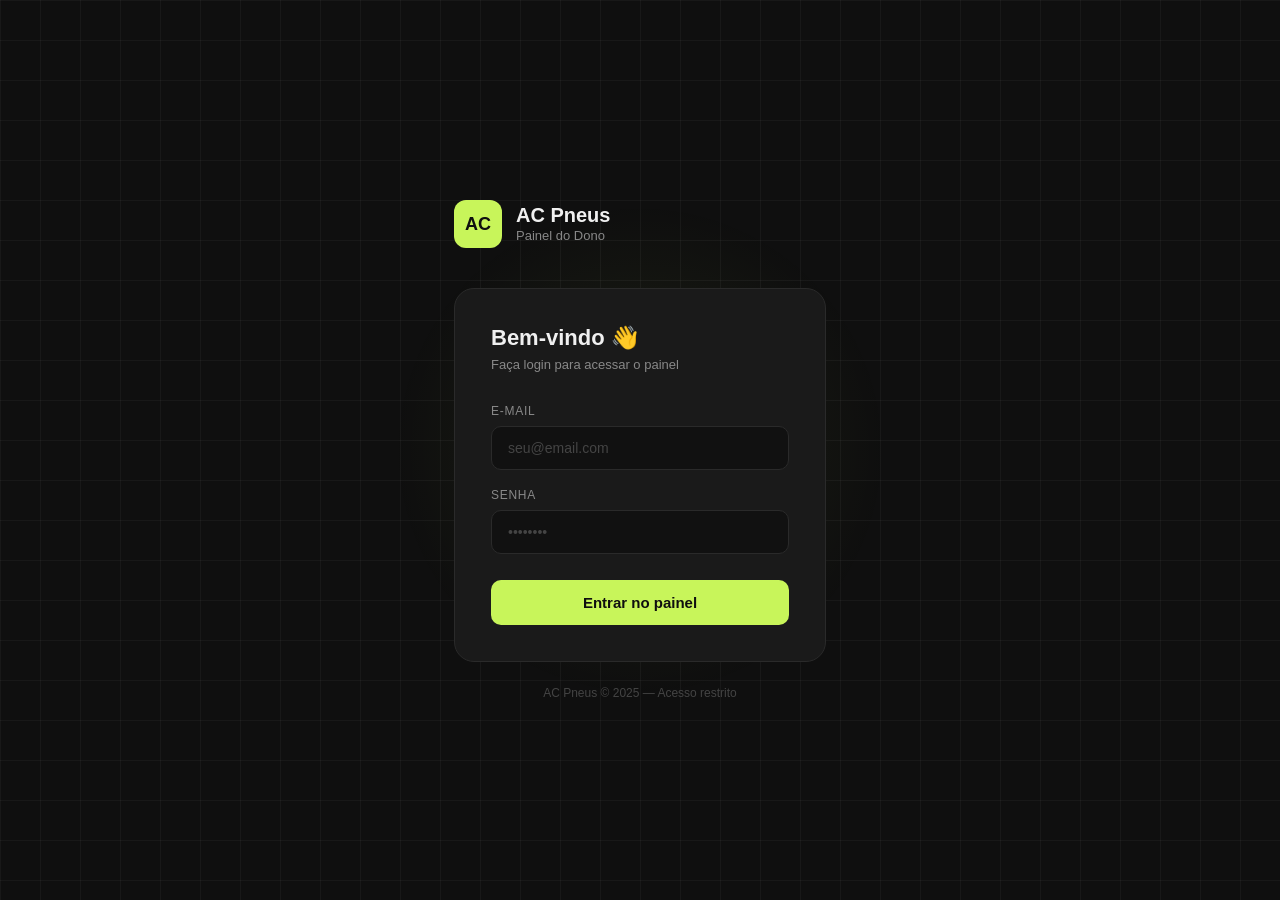
==== pages/login.html @ ed39f986 "criando e realizando verificação de login com login.js e estilizando a pagina de login" ====
<head>
<link rel="stylesheet" href="../style.css">
</head>
<body>
<div class="login-page">
  <div class="login-wrap">
    <div class="login-brand">
      <div class="login-brand-box">AC</div>
      <div>
        <div class="login-brand-name">AC Pneus</div>
        <div class="login-brand-sub">Painel do Dono</div>
      </div>
    </div>
    <div class="login-card">
      <div class="login-card-title">Bem-vindo 👋</div>
      <div class="login-card-sub">Faça login para acessar o painel</div>
      <label class="login-label">E-mail</label>
      <input id="email" class="login-input" type="email" placeholder="seu@email.com" autocomplete="email">
      <label class="login-label">Senha</label>
      <input id="senha" class="login-input" type="password" placeholder="••••••••" autocomplete="current-password">
      <button class="btn-login" id="btn-login" onclick="fazerLogin()">Entrar no painel</button>
      <div class="login-error" id="erro"></div>
    </div>
    <div class="login-footer">AC Pneus © 2025 — Acesso restrito</div>
  </div>
</div>

<script src="login.js"></script>

</body>
---- style.css ----
/* ==========================================
   VARIÁVEIS
========================================== */
:root {
  --green:       #1D9E75;
  --green-light: #EAF3DE;
  --green-dark:  #0F6E56;
  --amber:       #BA7517;
  --amber-light: #FAEEDA;
  --blue:        #378ADD;
  --blue-light:  #E6F1FB;
  --coral:       #D85A30;
  --coral-light: #FAECE7;
  --red:         #E24B4A;
  --bg:          #F5F4F0;
  --surface:     #FFFFFF;
  --border:      rgba(0,0,0,0.09);
  --border-md:   rgba(0,0,0,0.14);
  --text:        #1a1a18;
  --text-muted:  #6b6b67;
  --text-hint:   #9a9a96;
  --radius:      12px;
  --radius-sm:   8px;
  --sidebar-w:   240px;
}

/* ==========================================
   RESET E BASE
========================================== */
* {
  box-sizing: border-box;
  margin: 0;
  padding: 0;
}

body {
  font-family: 'Inter', sans-serif;
  background: var(--bg);
  color: var(--text);
  min-height: 100vh;
}

/* ==========================================
   LAYOUT PRINCIPAL
========================================== */
.app {
  display: flex;
  min-height: 100vh;
}

/* ==========================================
   SIDEBAR
========================================== */
.sidebar {
  width: var(--sidebar-w);
  background: var(--surface);
  border-right: 0.5px solid var(--border);
  display: flex;
  flex-direction: column;
  position: fixed;
  top: 0;
  left: 0;
  height: 100vh;
  z-index: 10;
}

.sidebar-logo {
  display: flex;
  align-items: center;
  gap: 12px;
  padding: 24px 20px;
  border-bottom: 0.5px solid var(--border);
}

.logo-box {
  width: 38px;
  height: 38px;
  background: var(--text);
  border-radius: 10px;
  display: flex;
  align-items: center;
  justify-content: center;
  font-family: 'Syne', sans-serif;
  font-weight: 700;
  font-size: 14px;
  color: white;
  flex-shrink: 0;
}

.logo-title {
  font-family: 'Syne', sans-serif;
  font-weight: 700;
  font-size: 15px;
}

.logo-sub {
  font-size: 11px;
  color: var(--text-muted);
  margin-top: 1px;
}

/* ==========================================
   NAV DA SIDEBAR
========================================== */
.sidebar-nav {
  flex: 1;
  padding: 16px 12px;
  display: flex;
  flex-direction: column;
  gap: 4px;
}

.nav-btn {
  width: 100%;
  display: flex;
  align-items: center;
  gap: 10px;
  padding: 10px 12px;
  border: none;
  background: none;
  border-radius: var(--radius-sm);
  font-size: 14px;
  font-family: 'Inter', sans-serif;
  color: var(--text-muted);
  cursor: pointer;
  transition: all 0.15s;
  text-align: left;
}

.nav-btn svg {
  width: 18px;
  height: 18px;
  stroke: currentColor;
  fill: none;
  stroke-width: 1.8;
  stroke-linecap: round;
  stroke-linejoin: round;
  flex-shrink: 0;
}

.nav-btn:hover {
  background: var(--bg);
  color: var(--text);
}

.nav-btn.active {
  background: var(--green-light);
  color: var(--green-dark);
  font-weight: 500;
}

/* ==========================================
   FOOTER DA SIDEBAR
========================================== */
.sidebar-footer {
  padding: 16px 20px;
  border-top: 0.5px solid var(--border);
  display: flex;
  flex-direction: column;
  gap: 8px;
}

.status-badge {
  display: flex;
  align-items: center;
  gap: 6px;
  font-size: 12px;
  color: var(--text-muted);
}

.status-dot {
  width: 7px;
  height: 7px;
  border-radius: 50%;
  background: #ccc;
  transition: background 0.3s;
}

.status-dot.online { background: var(--green); }

.sidebar-date {
  font-size: 11px;
  color: var(--text-hint);
}

/* ==========================================
   ÁREA PRINCIPAL
========================================== */
.main {
  margin-left: var(--sidebar-w);
  flex: 1;
  display: flex;
  flex-direction: column;
  min-height: 100vh;
}

.main-header {
  background: var(--surface);
  border-bottom: 0.5px solid var(--border);
  padding: 20px 32px;
  display: flex;
  align-items: center;
  justify-content: space-between;
  position: sticky;
  top: 0;
  z-index: 9;
}

.main-title {
  font-family: 'Syne', sans-serif;
  font-weight: 700;
  font-size: 22px;
}

.main-sub {
  font-size: 13px;
  color: var(--text-muted);
  margin-top: 2px;
}

.main-content {
  padding: 28px 32px;
  flex: 1;
}
/* ==========================================
   SECTION TITLE
========================================== */
.section-title {
  font-size: 11px;
  font-weight: 500;
  text-transform: uppercase;
  letter-spacing: 0.8px;
  color: var(--text-hint);
  margin: 28px 0 12px;
}

.section-title:first-child { margin-top: 0; }

/* ==========================================
   GRID DE CARDS
========================================== */
.cards-grid {
  display: grid;
  grid-template-columns: repeat(4, 1fr);
  gap: 16px;
  margin-bottom: 8px;
}

.metric-card {
  background: var(--surface);
  border-radius: var(--radius);
  border: 0.5px solid var(--border);
  padding: 20px;
  transition: border-color 0.2s;
}

.metric-card:hover { border-color: var(--border-md); }

.metric-icon {
  width: 36px;
  height: 36px;
  border-radius: 8px;
  display: flex;
  align-items: center;
  justify-content: center;
  margin-bottom: 14px;
}

.metric-icon svg {
  width: 18px;
  height: 18px;
  stroke: currentColor;
  fill: none;
  stroke-width: 2;
  stroke-linecap: round;
  stroke-linejoin: round;
}

.metric-icon.green { background: var(--green-light); color: var(--green-dark); }
.metric-icon.blue  { background: var(--blue-light);  color: var(--blue); }
.metric-icon.amber { background: var(--amber-light); color: var(--amber); }
.metric-icon.coral { background: var(--coral-light); color: var(--coral); }

.metric-label {
  font-size: 12px;
  color: var(--text-muted);
  margin-bottom: 4px;
}

.metric-value {
  font-family: 'Syne', sans-serif;
  font-size: 28px;
  font-weight: 700;
  line-height: 1;
}

.metric-value.sm { font-size: 20px; }

.metric-sub {
  font-size: 11px;
  color: var(--text-hint);
  margin-top: 4px;
}

/* ==========================================
   GRID DE DOIS PAINÉIS
========================================== */
.panels-grid {
  display: grid;
  grid-template-columns: 1fr 1fr;
  gap: 16px;
  margin-top: 16px;
}

/* ==========================================
   CARD GENÉRICO
========================================== */
.card {
  background: var(--surface);
  border-radius: var(--radius);
  border: 0.5px solid var(--border);
  padding: 20px;
}

.card-header {
  display: flex;
  align-items: center;
  gap: 8px;
  margin-bottom: 16px;
  padding-bottom: 14px;
  border-bottom: 0.5px solid var(--border);
}

.card-header svg {
  width: 16px;
  height: 16px;
  stroke: var(--green);
  fill: none;
  stroke-width: 2;
  stroke-linecap: round;
  stroke-linejoin: round;
}

.card-title {
  font-family: 'Syne', sans-serif;
  font-weight: 700;
  font-size: 14px;
}

/* ==========================================
   BARRAS DE SERVIÇOS
========================================== */
.bar-row {
  margin-bottom: 14px;
}

.bar-row:last-child { margin-bottom: 0; }

.bar-label {
  display: flex;
  justify-content: space-between;
  font-size: 13px;
  margin-bottom: 6px;
}

.bar-label span:last-child {
  color: var(--text-muted);
  font-size: 12px;
}

.bar-track {
  height: 8px;
  background: var(--bg);
  border-radius: 4px;
  overflow: hidden;
}

.bar-fill {
  height: 100%;
  border-radius: 4px;
  background: var(--green);
  transition: width 0.8s cubic-bezier(0.4, 0, 0.2, 1);
}

/* ==========================================
   GRÁFICO DE HORÁRIOS
========================================== */
.hour-grid {
  display: grid;
  grid-template-columns: repeat(6, 1fr);
  gap: 8px;
  align-items: flex-end;
}

.hour-cell { text-align: center; }

.hour-bar-wrap {
  height: 80px;
  display: flex;
  align-items: flex-end;
  justify-content: center;
  margin-bottom: 6px;
}

.hour-bar {
  width: 28px;
  border-radius: 4px 4px 0 0;
  background: var(--green-light);
  transition: height 0.8s cubic-bezier(0.4, 0, 0.2, 1);
  min-height: 4px;
}

.hour-bar.peak { background: var(--coral); }

.hour-label {
  font-size: 11px;
  color: var(--text-muted);
}

.hour-count {
  font-size: 10px;
  color: var(--text-hint);
  margin-top: 2px;
}

/* ==========================================
   LISTA ITEMS
========================================== */
.list-item {
  display: flex;
  align-items: center;
  justify-content: space-between;
  padding: 12px 0;
  border-bottom: 0.5px solid var(--border);
}

.list-item:last-child {
  border-bottom: none;
  padding-bottom: 0;
}

.list-item-left {
  display: flex;
  align-items: center;
  gap: 12px;
}

.rank {
  width: 26px;
  height: 26px;
  border-radius: 50%;
  background: var(--bg);
  font-size: 11px;
  font-weight: 500;
  display: flex;
  align-items: center;
  justify-content: center;
  color: var(--text-muted);
  flex-shrink: 0;
}

.rank.gold {
  background: var(--amber-light);
  color: var(--amber);
}

.list-name {
  font-size: 14px;
  font-weight: 500;
}

.list-sub {
  font-size: 12px;
  color: var(--text-muted);
  margin-top: 2px;
}

.list-val {
  font-size: 14px;
  font-weight: 500;
  text-align: right;
}

.list-val-sub {
  font-size: 11px;
  color: var(--text-muted);
  margin-top: 2px;
  text-align: right;
}

/* ==========================================
   TAGS
========================================== */
.tag {
  display: inline-flex;
  align-items: center;
  padding: 2px 8px;
  border-radius: 4px;
  font-size: 11px;
  font-weight: 500;
}

.tag.green { background: var(--green-light); color: var(--green-dark); }
.tag.blue  { background: var(--blue-light);  color: var(--blue); }

/* ==========================================
   GRID INFERIOR (ranking + atendimentos)
========================================== */
.bottom-grid {
  display: grid;
  grid-template-columns: 1fr 2fr;
  gap: 16px;
  margin-top: 16px;
}

/* ==========================================
   ESTADO VAZIO
========================================== */
.empty {
  text-align: center;
  padding: 32px 16px;
  color: var(--text-hint);
  font-size: 13px;
}

.empty svg {
  width: 36px;
  height: 36px;
  stroke: var(--border-md);
  fill: none;
  stroke-width: 1.5;
  stroke-linecap: round;
  stroke-linejoin: round;
  display: block;
  margin: 0 auto 10px;
}

/* ==========================================
   FORMULÁRIO
========================================== */
.form-container {
  max-width: 600px;
}

.form-card {
  background: var(--surface);
  border-radius: var(--radius);
  border: 0.5px solid var(--border);
  padding: 28px;
}

.form-grid {
  display: grid;
  grid-template-columns: 1fr 1fr;
  gap: 16px;
}

.form-group {
  display: flex;
  flex-direction: column;
  gap: 6px;
}

.form-group.full {
  grid-column: 1 / -1;
}

.form-group label {
  font-size: 12px;
  font-weight: 500;
  color: var(--text-muted);
  text-transform: uppercase;
  letter-spacing: 0.5px;
}

.form-group input,
.form-group select {
  padding: 10px 14px;
  border-radius: var(--radius-sm);
  border: 0.5px solid var(--border-md);
  background: var(--surface);
  color: var(--text);
  font-size: 14px;
  font-family: 'Inter', sans-serif;
  outline: none;
  transition: border-color 0.2s, box-shadow 0.2s;
}

.form-group input:focus,
.form-group select:focus {
  border-color: var(--green);
  box-shadow: 0 0 0 3px rgba(29, 158, 117, 0.1);
}

.form-divider {
  border: none;
  border-top: 0.5px solid var(--border);
  margin: 24px 0;
}

.btn-primary {
  padding: 12px 28px;
  background: var(--text);
  color: white;
  border: none;
  border-radius: var(--radius-sm);
  font-size: 14px;
  font-family: 'Syne', sans-serif;
  font-weight: 700;
  cursor: pointer;
  transition: opacity 0.2s, transform 0.1s;
  letter-spacing: 0.3px;
}

.btn-primary:hover   { opacity: 0.85; }
.btn-primary:active  { transform: scale(0.98); }
.btn-primary:disabled { opacity: 0.5; cursor: not-allowed; }

/* ==========================================
   TOAST
========================================== */
.toast {
  position: fixed;
  bottom: 28px;
  right: 28px;
  background: var(--text);
  color: white;
  padding: 12px 24px;
  border-radius: var(--radius);
  font-size: 13px;
  z-index: 100;
  opacity: 0;
  transform: translateY(10px);
  transition: all 0.3s;
  pointer-events: none;
}

.toast.show  { opacity: 1; transform: translateY(0); }
.toast.error { background: var(--red); }

/* ==========================================
   GERENCIAR
========================================== */
.manage-grid {
  display: grid;
  grid-template-columns: 1fr 1fr;
  gap: 16px;
  max-width: 900px;
}

.manage-row {
  display: flex;
  align-items: center;
  justify-content: space-between;
  padding: 12px 0;
  border-bottom: 0.5px solid var(--border);
}

.manage-row:last-of-type { border-bottom: none; }

.manage-name {
  font-size: 14px;
  font-weight: 500;
}

.manage-sub {
  font-size: 12px;
  color: var(--text-muted);
  margin-top: 2px;
}

.btn-danger {
  padding: 6px 12px;
  background: none;
  color: var(--red);
  border: 0.5px solid var(--red);
  border-radius: var(--radius-sm);
  font-size: 12px;
  font-family: 'Inter', sans-serif;
  cursor: pointer;
  transition: background 0.15s;
}

.btn-danger:hover {
  background: rgba(226, 75, 74, 0.06);
}

.btn-secondary {
  padding: 9px 16px;
  background: var(--bg);
  color: var(--text);
  border: 0.5px solid var(--border-md);
  border-radius: var(--radius-sm);
  font-size: 13px;
  font-family: 'Inter', sans-serif;
  cursor: pointer;
  transition: background 0.15s;
  width: 100%;
  margin-top: 14px;
}

.btn-secondary:hover { background: #eae9e4; }

.add-form {
  background: var(--bg);
  border-radius: var(--radius-sm);
  padding: 16px;
  margin-top: 14px;
  display: none;
  flex-direction: column;
  gap: 12px;
}

.add-form.open { display: flex; }

.add-form-row {
  display: flex;
  gap: 8px;
}

.add-form-row .btn-primary  { flex: 1; padding: 10px; }
.add-form-row .btn-secondary { margin-top: 0; width: auto; padding: 10px 16px; }

/* ==========================================
   LOGIN
========================================== */
.login-page {
  min-height: 100vh;
  display: flex;
  align-items: center;
  justify-content: center;
  background: #0f0f0f;
  overflow: hidden;
  position: relative;
}

.login-page::before {
  content: '';
  position: fixed;
  inset: 0;
  background-image:
    linear-gradient(rgba(255,255,255,0.04) 1px, transparent 1px),
    linear-gradient(90deg, rgba(255,255,255,0.04) 1px, transparent 1px);
  background-size: 40px 40px;
  z-index: 0;
}

.login-page::after {
  content: '';
  position: fixed;
  width: 500px;
  height: 500px;
  background: radial-gradient(circle, rgba(200,245,90,0.08) 0%, transparent 70%);
  top: 50%;
  left: 50%;
  transform: translate(-50%, -50%);
  z-index: 0;
  pointer-events: none;
}

.login-wrap {
  position: relative;
  z-index: 1;
  width: 100%;
  max-width: 420px;
  padding: 24px;
  animation: fadeUp 0.5s ease both;
}

@keyframes fadeUp {
  from { opacity: 0; transform: translateY(24px); }
  to   { opacity: 1; transform: translateY(0); }
}

.login-brand {
  display: flex;
  align-items: center;
  gap: 14px;
  margin-bottom: 40px;
}

.login-brand-box {
  width: 48px;
  height: 48px;
  background: #c8f55a;
  border-radius: 12px;
  display: flex;
  align-items: center;
  justify-content: center;
  font-family: 'Syne', sans-serif;
  font-weight: 700;
  font-size: 18px;
  color: #0f0f0f;
}

.login-brand-name { font-family: 'Syne', sans-serif; font-size: 20px; font-weight: 700; color: #f0f0f0; line-height: 1; }
.login-brand-sub  { font-size: 13px; color: #888; margin-top: 3px; }

.login-card {
  background: #1a1a1a;
  border: 1px solid #2a2a2a;
  border-radius: 20px;
  padding: 36px;
}

.login-card-title { font-family: 'Syne', sans-serif; font-size: 22px; font-weight: 700; color: #f0f0f0; margin-bottom: 6px; }
.login-card-sub   { font-size: 13px; color: #888; margin-bottom: 32px; }

.login-label {
  display: block;
  font-size: 12px;
  font-weight: 500;
  color: #888;
  text-transform: uppercase;
  letter-spacing: 0.06em;
  margin-bottom: 8px;
}

.login-input {
  width: 100%;
  background: #111;
  border: 1px solid #2a2a2a;
  border-radius: 10px;
  padding: 13px 16px;
  font-size: 14px;
  color: #f0f0f0;
  font-family: 'Inter', sans-serif;
  outline: none;
  transition: border-color 0.2s;
  margin-bottom: 18px;
}

.login-input:focus       { border-color: #c8f55a; }
.login-input::placeholder { color: #444; }

.btn-login {
  width: 100%;
  margin-top: 8px;
  padding: 14px;
  background: #c8f55a;
  color: #0f0f0f;
  border: none;
  border-radius: 10px;
  font-family: 'Syne', sans-serif;
  font-size: 15px;
  font-weight: 700;
  cursor: pointer;
  transition: background 0.2s, transform 0.1s;
}

.btn-login:hover    { background: #a8d43a; }
.btn-login:active   { transform: scale(0.98); }
.btn-login:disabled { opacity: 0.5; cursor: not-allowed; }

.login-error {
  display: none;
  margin-top: 14px;
  padding: 12px 16px;
  background: rgba(255,85,85,0.1);
  border: 1px solid rgba(255,85,85,0.3);
  border-radius: 8px;
  font-size: 13px;
  color: #ff5555;
  text-align: center;
}

.login-error.show { display: block; }

.login-footer {
  text-align: center;
  margin-top: 24px;
  font-size: 12px;
  color: #444;
}
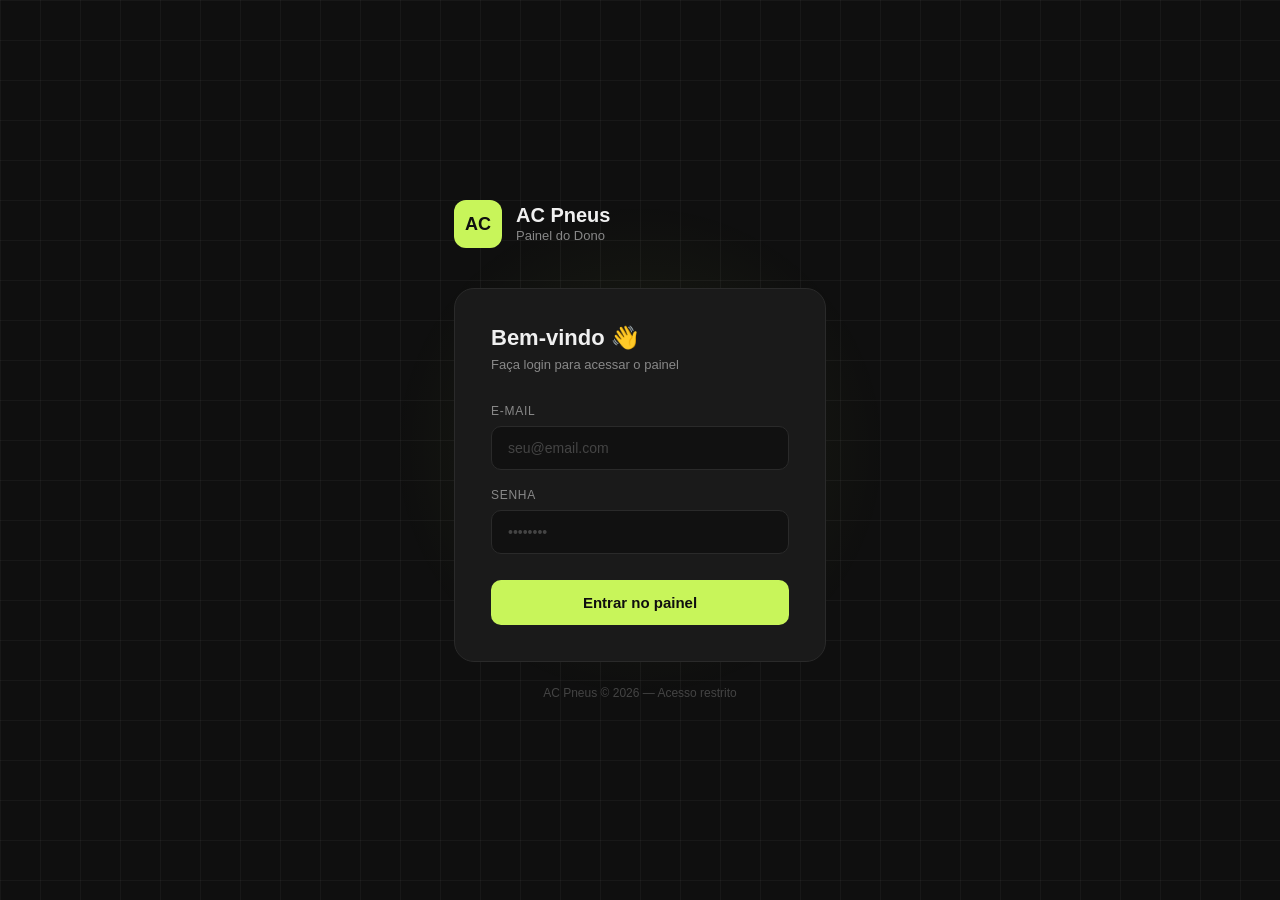
==== commit 280c0a62: "adicionando a area de logout no sidebar" ====
--- a/pages/login.html
+++ b/pages/login.html
@@ -21,7 +21,7 @@
       <button class="btn-login" id="btn-login" onclick="fazerLogin()">Entrar no painel</button>
       <div class="login-error" id="erro"></div>
     </div>
-    <div class="login-footer">AC Pneus © 2025 — Acesso restrito</div>
+    <div class="login-footer">AC Pneus © 2026 — Acesso restrito</div>
   </div>
 </div>
 
--- a/style.css
+++ b/style.css
@@ -871,4 +871,79 @@
   margin-top: 24px;
   font-size: 12px;
   color: #444;
+}
+/* ==========================================
+   PERFIL + LOGOUT
+========================================== */
+.sidebar-user {
+  display: flex;
+  align-items: center;
+  gap: 8px;
+  padding: 10px 12px;
+  border-radius: var(--radius-sm);
+  background: var(--bg);
+  margin-top: 4px;
+}
+
+.user-avatar {
+  width: 32px;
+  height: 32px;
+  border-radius: 50%;
+  background: var(--text);
+  color: white;
+  font-family: 'Syne', sans-serif;
+  font-weight: 700;
+  font-size: 13px;
+  display: flex;
+  align-items: center;
+  justify-content: center;
+  flex-shrink: 0;
+}
+
+.user-info {
+  flex: 1;
+  min-width: 0;
+}
+
+.user-name {
+  font-size: 12px;
+  font-weight: 500;
+  white-space: nowrap;
+  overflow: hidden;
+  text-overflow: ellipsis;
+}
+
+.user-role {
+  font-size: 10px;
+  color: var(--text-muted);
+  margin-top: 1px;
+}
+
+.btn-logout {
+  background: none;
+  border: none;
+  cursor: pointer;
+  color: var(--text-muted);
+  padding: 4px;
+  border-radius: 6px;
+  display: flex;
+  align-items: center;
+  justify-content: center;
+  transition: color 0.2s, background 0.2s;
+  flex-shrink: 0;
+}
+
+.btn-logout:hover {
+  color: var(--red);
+  background: rgba(226, 75, 74, 0.08);
+}
+
+.btn-logout svg {
+  width: 15px;
+  height: 15px;
+  stroke: currentColor;
+  fill: none;
+  stroke-width: 2;
+  stroke-linecap: round;
+  stroke-linejoin: round;
 }
